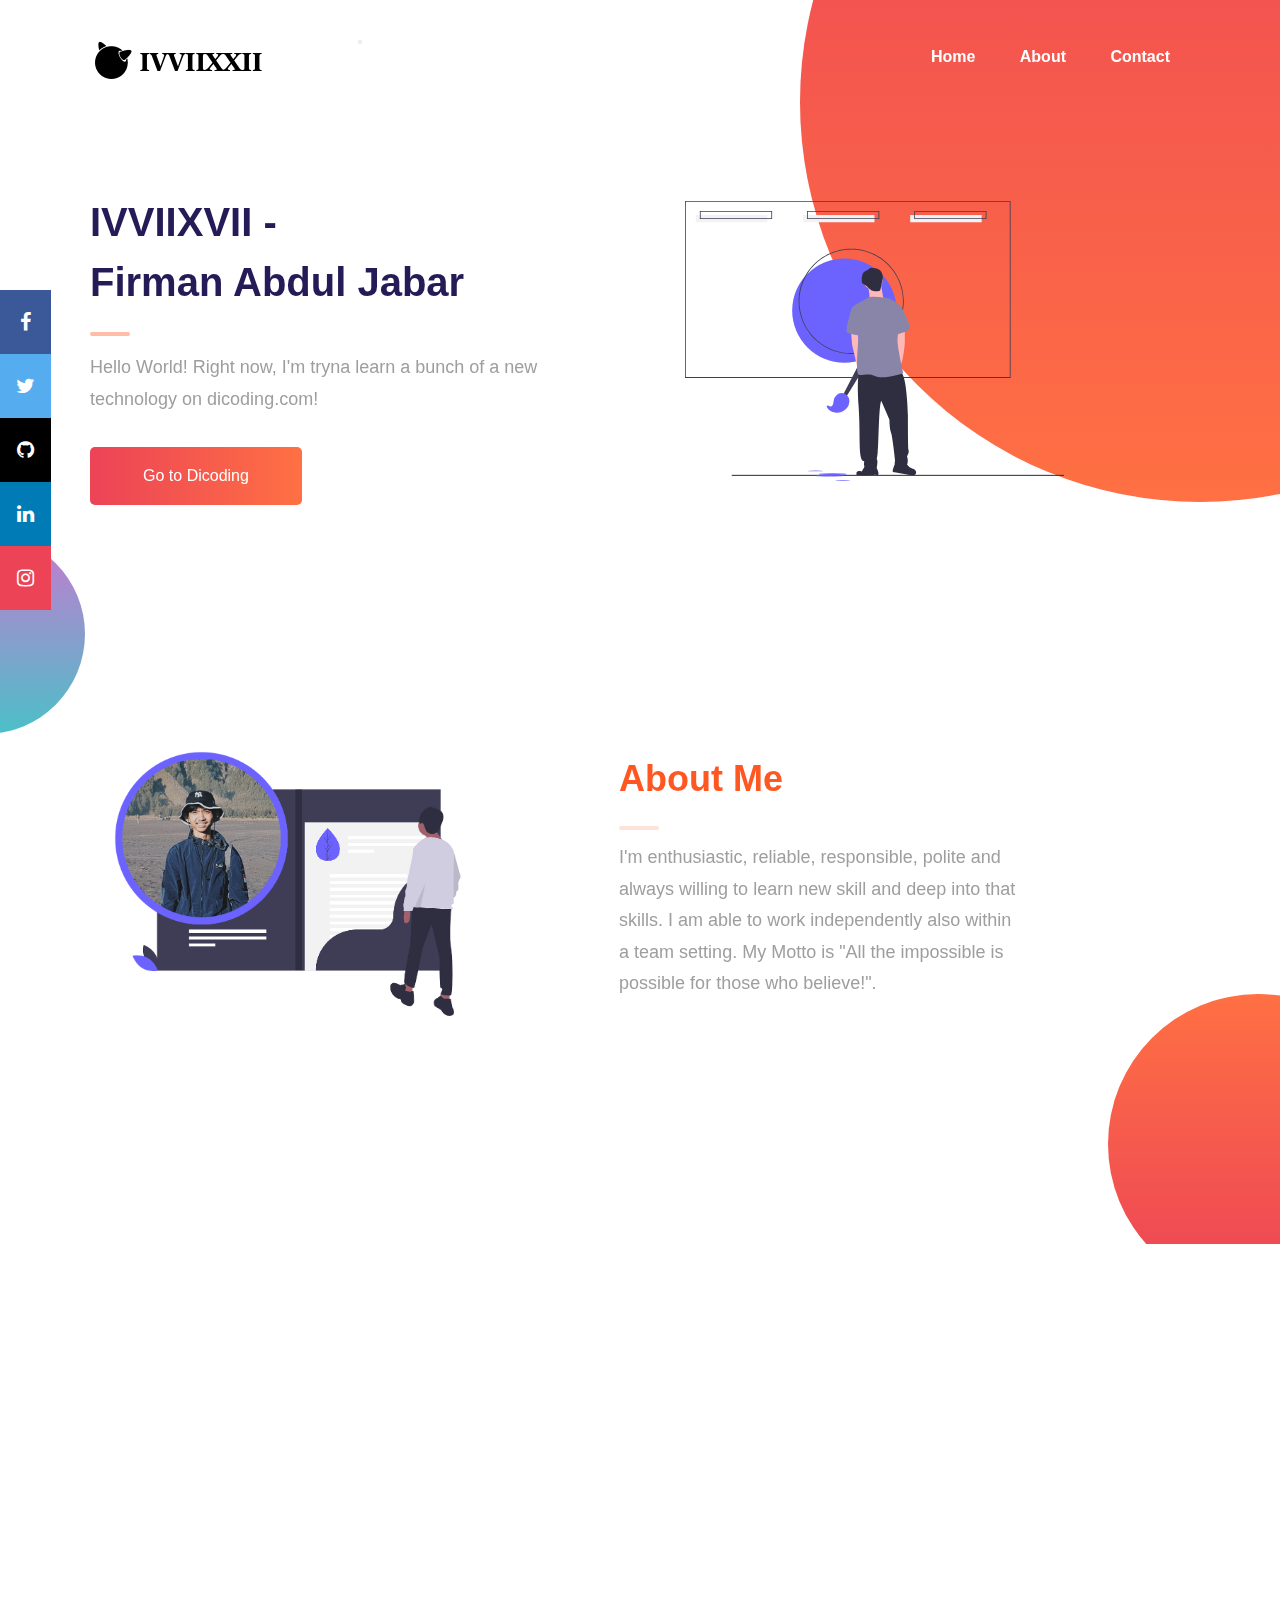
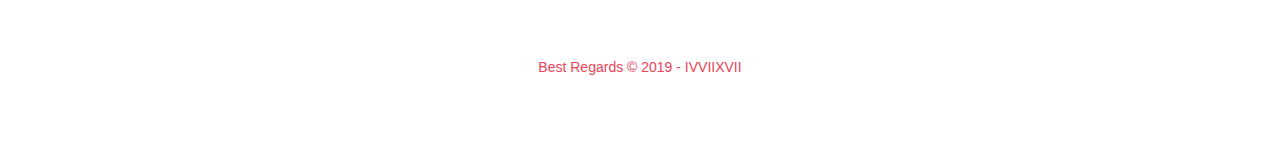
==== index.html @ ce32004c "s" ====
<!DOCTYPE html>
<html lang="en">

<head>
  <meta charset="UTF-8">
  <meta name="viewport" content="width=device-width, initial-scale=1.0">
  <meta http-equiv="X-UA-Compatible" content="ie=edge">
  <title>IVVIIXVII - Firman Abdul Jabar</title>
  <!-- icons, css & js -->
  <!--<link rel="manifest" href="/manifest.json"> -->
  <link rel="stylesheet" type="text/css" href="/css/styles.css">
  <link rel="stylesheet" href="https://cdnjs.cloudflare.com/ajax/libs/font-awesome/4.7.0/css/font-awesome.min.css">
  <link rel="stylesheet" href="https://unpkg.com/aos@next/dist/aos.css" />
  <link rel="shortcut icon" type="image/png" href="/img/icon-512x512.png" />
  <!-- ios support -->
  <link rel="apple-touch-icon" href="/img/icon-96x96.png">
  <meta name="apple-mobile-web-app-status-bar" content="#b2dfdb">
  <meta name="theme-color" content="#b2dfdb">
</head>

<body>
  <header id="header">
    <div class="wrapper">
      <a href="#">
        <img src="img/logo.png"/>
      </a>
      
      <button onclick="showMenu()" id="submenu">
        <span></span>
        <span></span>
        <span></span>
      </button>

      <!-- Menu Link -->
      <ul class="menu-right">
        <li><a href="index.html">
          Home
        </a></li>
        <li><a href="#about">
          About
        </a></li>
        <li><a href="contact.html">
          Contact
        </a></li>
      </ul>
    </div>
  </header>

  <!-- Intro Page Start -->
  <section id="intro">
    <div class="top-right-gradient"></div>
    <div class="wrapper">
      <div class="intro-left">
        <h1>IVVIIXVII - <br>Firman Abdul Jabar</h1>
        <p>Hello World! Right now, I'm tryna learn a bunch of a new technology on dicoding.com!</p>
        <a href="https://dicoding.com" class="intro-cta" target="_blank">Go to Dicoding</a>
      </div>
      <div class="intro-right">
        <img src="img/poster.svg" alt="poster" />
      </div>
    </div>

    <div class="bottom-left-gradient"></div>

    <div class="icon-bar">
      <a href="https://facebook.com/firmanabduljabar" target="_blank" class="facebook"><i class="fa fa-facebook"></i></a> 
      <a href="https://twitter.com/firmanjabar" target="_blank" class="twitter"><i class="fa fa-twitter"></i></a> 
      <a href="https://github.com/firmanjabar" target="_blank" class="github"><i class="fa fa-github"></i></a> 
      <a href="https://linkedin.com/in/firmanabduljabar" target="_blank" class="linkedin"><i class="fa fa-linkedin"></i></a>
      <a href="https://instagram.com/firmanjabar" target="_blank" class="instagram"><i class="fa fa-instagram"></i></a> 
    </div>
  </section>

  <section id="about" data-aos="fade-left">
    <div class="wrapper">
      <div class="about-left">
        <img src="img/about.png" alt="about"/>
      </div>
      
      <div class="about-right">
        <h1>About Me</h1>
        <p>I'm enthusiastic, reliable, responsible, polite and always willing to learn new skill and deep into that skills. I am able to work independently also within a team setting. My Motto is "All the impossible is possible for those who believe!". <br><br><br></p>
      </div>
    </div>

    <div class="top-right-gradient"></div>
  </section>

  <!-- Page Banner -->
  <div class="page-banner" data-aos="fade-right">
    <h1>IVVIIXVII - Firman Abdul Jabar</h1>
    <h3>Kecamatan Mande, Cianjur - Jawa Barat.</h3>
    <a href="https://drive.google.com/file/d/1lDnr48NbXxURP_XGPt_y6c6h0Cz6Ezwv/view?usp=sharing" target="_blank">Download My CV</a>
  </div>

<!-- Footer -->
<footer>
  <div class="wrapper">
    <div class="footer-center">
      <p class="footer-name">Best Regards &copy; 2019 - IVVIIXVII</p>
    </div>
  </div>
</footer>

<script src="https://unpkg.com/aos@next/dist/aos.js"></script>
<script>
  AOS.init({
    offset: 120,
    duration: 700,
  });

  function showMenu() {
    // event.preventDefault();

    let element = document.getElementById('header');

    if(element.classList.contains('active')){
      element.className = "";
    }else{
      element.className = "active";
    }
  }
</script>
</body>
</html>
---- css/styles.css ----
body,html{
	font-family: Roboto, sans-serif;
	font-size: 16px;
	line-height: 1.6;
	color: #9e9e9e;
	overflow-x: hidden;
}

*{
	margin: 0;
	padding: 0;
	outline: 0 !important;
	text-decoration: none !important;
	list-style-type: none !important;
}

/*logo and nav*/
header{
	position: absolute;
	z-index: 999;
	width: 100%;
	padding: 1.5em 0;
}

.wrapper{
	width: 100%;
	max-width: 1100px;
	margin: 0 auto;
}

header img {
	float: left;
	width: 200px;
	margin-left: -12px;
	padding: 13px 80px 10px 0;
}

header ul.menu-right{
	float: right;
}

header ul.menu-right li{
	display: inline-block;
	padding: 20px;
}

header ul.menu-right li a{
	color: #ffffff;
	font-weight: bold;
	transition: ease-in 0.2s;
}

header ul.menu-right li a:hover{
	color: #000;
}

/* Intro Page */
#intro{
	position: relative;
	overflow: hidden;
	min-height: 600px;
	padding-top: 9em;
}

#intro .contact{
	padding: 0 500px 0 130px;
}

#intro .intro-left{
	display: inline-block;
	width: 100%;
	max-width: 495px;
	padding: 3em 0;
}

#intro .intro-left h1{
	font-size: 2.5em;
	color: #241b57;
	line-height: 1.5em;
	position: relative;
	margin-bottom: 1em;
}

#intro .intro-left h1::after{
	bottom: -24px;
	left: 0;
	width: 40px;
	height: 4px;
	content: '';
	border-radius: 5px;
	background: #ff5722;
	opacity: 0.4;
	position: absolute;
}

#intro .intro-left p{
	font-size: 1.125em;
	line-height: 1.75em;
}

#intro .intro-left a.intro-cta{
	font-weight: 500;
	display: block;
	width: 100%;
	max-width: 180px;
	margin-top: 2em;
	text-align: center;
	color: #ffffff;
	border-radius: 5px;
	background: linear-gradient(to right, #ec4357, #ff7043);
	padding: 1em;
}

#intro .intro-right{
	position: relative;
	display: inline-block;
	margin-left: 6em;
}

#intro .intro-right img{
	max-width: 500px;
	height: 280px;
}

#intro .top-right-gradient{
	position: absolute;
	top: -40%;
	right: -25%;
	width: 800px;
	height: 800px;
	border-radius: 50%;
	background: linear-gradient(#ec4357, #ff7043);
}

#intro .bottom-left-gradient{
	position: absolute;
	bottom: 10px;
	z-index: -999;
	left: -9%;
	width: 200px;
	height: 200px;
	border-radius: 50%;
	background: linear-gradient(#c779d0, #4bc0c8);
}

#about{
	position: relative;
	overflow: hidden;
	min-height: 500px;
	z-index: -999;
}

#about .about-left{
	display: inline-block;
}

#about .about-left img{
	padding-bottom: 0.5em;
	max-width: 500px;
	height: 300px;
}

#about .about-right{
	display: inline-block;
	width: 100%;
	max-width: 400px;
	margin-left: 7em;
}

#about .about-right h1{
	font-size: 2.25em;
	line-height: 1.5em;
	position: relative;
	margin-bottom: 1em;
	color: #ff5722;
}

#about .about-right h1::after{
	position: absolute;
	bottom: -24px;
	left: 0;
	width: 40px;
	height: 4px;
	content: '';
	border-radius: 5px;
	background: #ff7043;
	opacity: 0.2; 
}

#about .about-right p{
	font-size: 1.125em;
	line-height: 1.75em;
}

#about .top-right-gradient{
	position: absolute;
	z-index: -999;
	top: 50%;
	right: -10%;
	width: 300px;
	height: 300px;
	border-radius: 50%;
	background: linear-gradient(#ff7043, #ec4357);
}

.page-banner{
	background: url("../img/banner.jpg") no-repeat;
	background-size: cover;
	padding: 100px;
	text-align: center;
}

.page-banner h1{
	font-size: 2.8em;
	color: #fff;
}

.page-banner h3{
	color: #fff;
	margin-bottom: 35px;
}

.page-banner a{
	color: #fff;
	font-weight: 200;
	max-width: 200px;
	margin: 3em 0;
	padding: 1em 3em;
	text-align: center;
	border-radius: 3px;
	background: linear-gradient(to right, #ec4357, #ff7043);
}

footer{
	background-color: #fff;
	width: 100%;
	text-align: center;
	padding: 50px 0;
}

footer .footer-center{
	display: inline-block;
	vertical-align: middle;
	width: 100%;
}

footer .footer-name{
	color: #ec4357;
	font-size: 14px;
	font-weight: normal;
	margin-bottom: 30px;
}

.icon-bar a:hover {
  background-color: #000;
}

.facebook {
  background: #3B5998;
  color: white;
}

.twitter {
  background: #55ACEE;
  color: white;
}

.github {
  background: #000;
  color: white;
}

.linkedin {
  background: #007bb5;
  color: white;
}

.instagram {
  background: #ec4357;
  color: white;
}

.icon-bar {
  position: fixed;
  top: 50%;
  -webkit-transform: translateY(-50%);
  -ms-transform: translateY(-50%);
  transform: translateY(-50%);
}

.icon-bar a {
  display: block;
  text-align: center;
  padding: 16px;
  transition: all 0.3s ease;
  color: white;
  font-size: 20px;
}

input[type=text], select, textarea {
  width: 100%;
  padding: 12px;   
  border: 1px solid #ccc;
  border-radius: 4px;
  box-sizing: border-box;
  margin-top: 6px;
  margin-bottom: 16px; 
  resize: vertical;
}

input[type=submit] {
  background: linear-gradient(to right, #ec4357, #ff7043);
  color: white;
  padding: 12px 20px;
  border: none;
  border-radius: 4px;
  cursor: pointer;
}

/*Responsive*/
@media (min-width: 320px) and (max-width: 768px){
	header{
		padding: 0 !important;
		background: #fff;
	}

	header ul.menu-right li a{
		color: #000;
	}

	header.active{
		box-shadow: 0 1px 5px 1px rgba(0,0,0,0.2);
	}

	header.fixed {
		padding: 0 0;
	}

	header button{
		position: absolute;
		top: 12px;
		right: 25px;
		display: block;
		width: 30px;
		height: 40px;
		padding-top: 6px;
		border: none;
		background: #fff;
	}

	header button span{
		position: relative;
		top: 0;
		display: block;
		width: 100%;
		height: 2px;
		margin-bottom: 5px;
		transition: all .2s ease;
		border-radius: 15px;
		background: #0d2366;
	}

	header button span:nth-child(2){
		right: 0;
		width: 80%;
		opacity: 1;
	}

	header button span:nth-child(3){
		width: 60%;
	}

	header.active button span:nth-child(1){
		top: 8px;
		left: -4px;
		-ms-transform: rotate(38deg);
		transform: rotateZ(38deg);
	}

	header.active button span:nth-child(2){
		right: -100%;
		opacity: 0;
	}

	header.active button span:nth-child(3){
		top: -6px;
		left: -4px;
		width: 100%;
		-ms-transform: rotate(-38deg);
		transform: rotateZ(-38deg);
	}

	header ul.menu-right{
		display: none;
	}

	header img{
		margin-left: 10px !important;
	}

	header.active ul.menu-right{
		display: block;
		float: none;
		clear: both;
	}

	header.active ul.menu-right li{
		display: block !important;
		padding: 10px 20px;
	}

	/*Intro Responsive*/
	#intro{
		max-height: 300px !important;
		text-align: center;
		display: flex;
		height: 100%;
		flex-direction: column;
		justify-content: space-around;
		padding-top: 60px !important;
		padding: 10px;
	}

	#intro .bottom-left-gradient{
		position: absolute;
		left: -18%;
		width: 200px;
		height: 200px;
		border-radius: 50%;
		background: linear-gradient(#c779d0, #4bc0c8);
	}

	#intro .top-right-gradient{
		display: absolute;
		z-index: -999;
		top: 14%;
		right: -14%;
		width: 100px;
		height: 100px;
		border-radius: 50%;
	}

	#intro .intro-right img{
		width: 300px;
	}

	#intro h1{
		font-size: 24px !important;
	}

	#intro h1::after{
		margin-left: 180px;
		margin-bottom: 10px;
	}

	#intro .intro-left a.intro-cta{
		display: inline-block;
	}

	#about{
		text-align: center !important;
		padding: 1em 0.5em;
		margin-left: -115px;
		display: flex;
		height: 100%;
		flex-direction: column;
		justify-content: space-around;
	}

	#about .top-right-gradient{
		display: absolute;
		z-index: -999;
		top: 65%;
		right: -14%;
		width: 300px;
		height: 300px;
		border-radius: 50%;
	}

	#about .about-left img{
		display: none;
	}

	#about .about-right{
		display: inline-block !important;
	}

	#about .about-right h1{
		font-size: 24px !important;
	}

	#about .about-right h1::after{
		margin-left: 180px;
		margin-bottom: 10px;
	}

	#about .about-right p{
		font-size: 16px !important;
		color: grey;
		padding: 10px;
	}

	.page-banner{
		padding: 100px 50px;
		text-align: center;
		background-position: center;
	}

	.page-banner h1{
		font-size: 28px !important;
		font-weight: 700;
	}

	.page-banner h3{
		font-size: 16px !important;
		margin-top: 10px;
	}

	.icon-bar{
		top: 97%;
  		left: 18%;
	}

	.icon-bar a{
		display: inline-block;
	}

	#intro .contact{
		padding-top: 400px;
		margin: 0 -500px 20px -130px;
		text-align: left;
	}
}
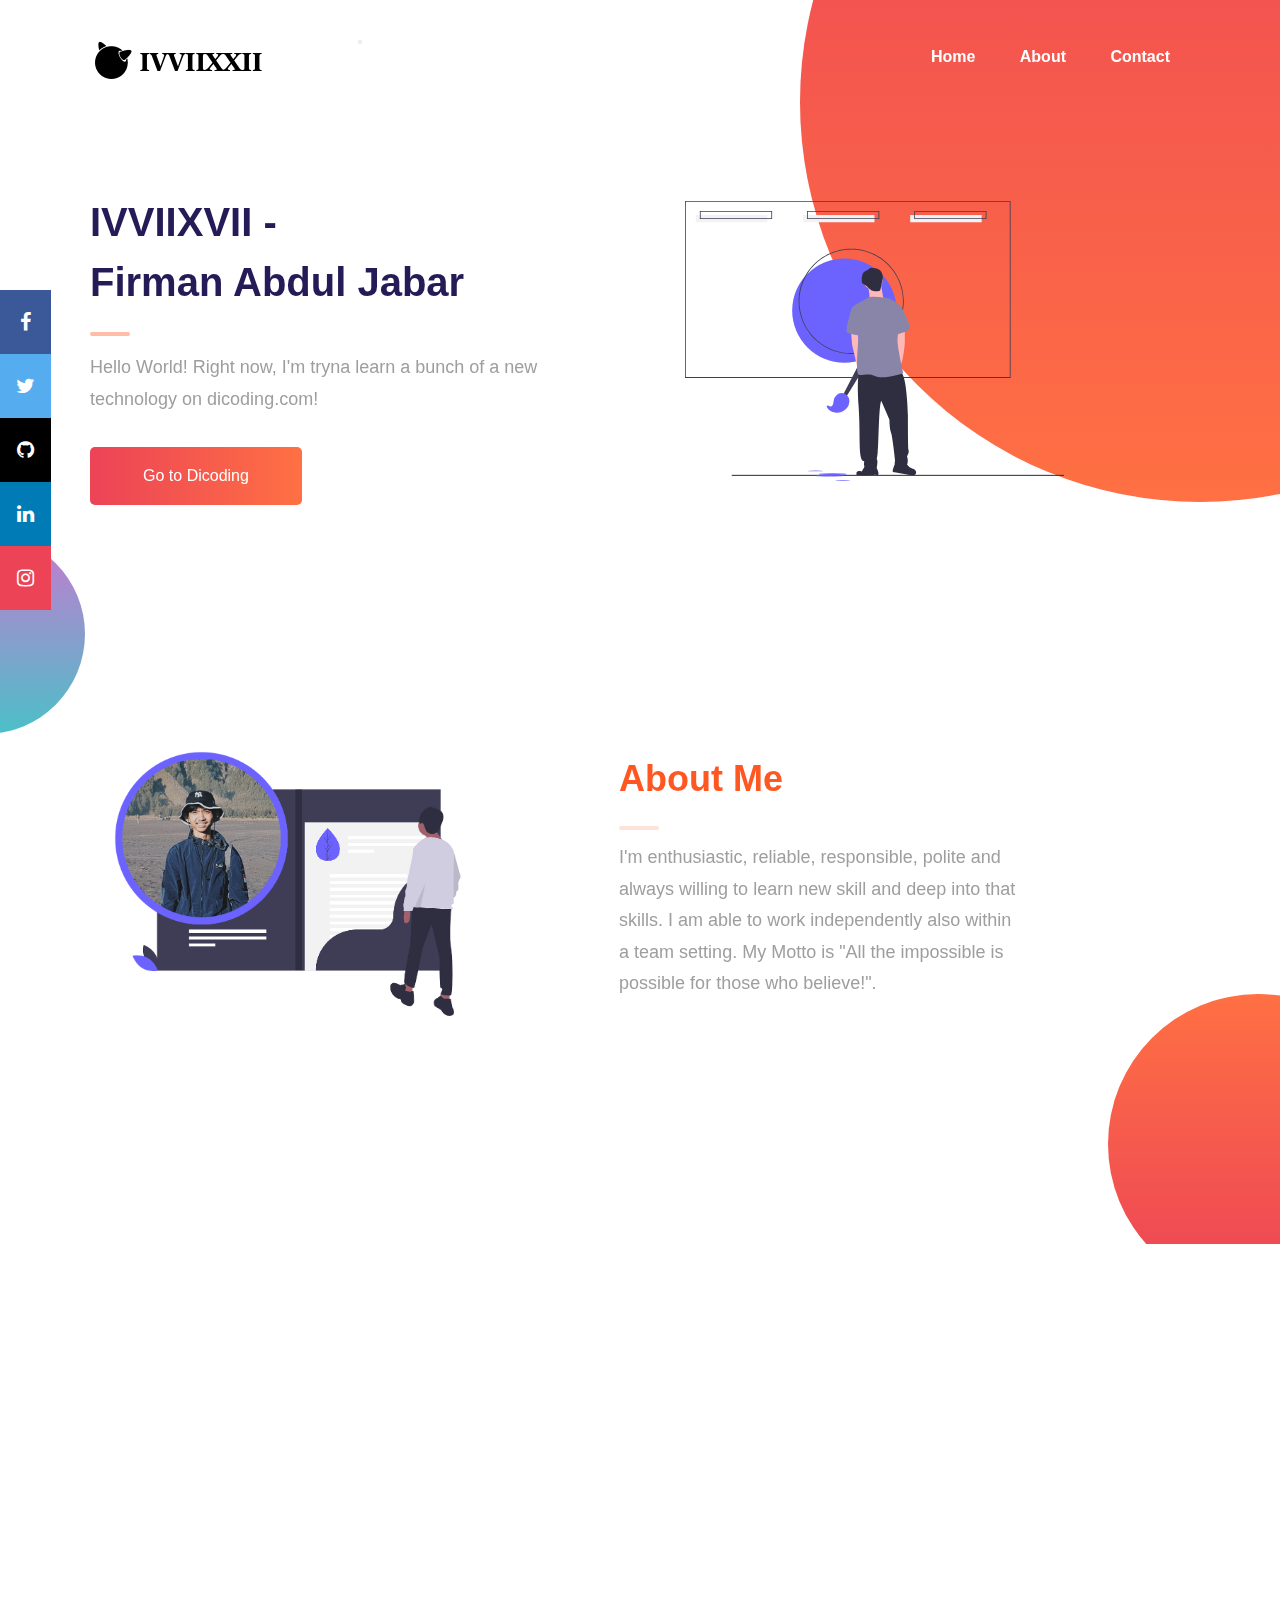
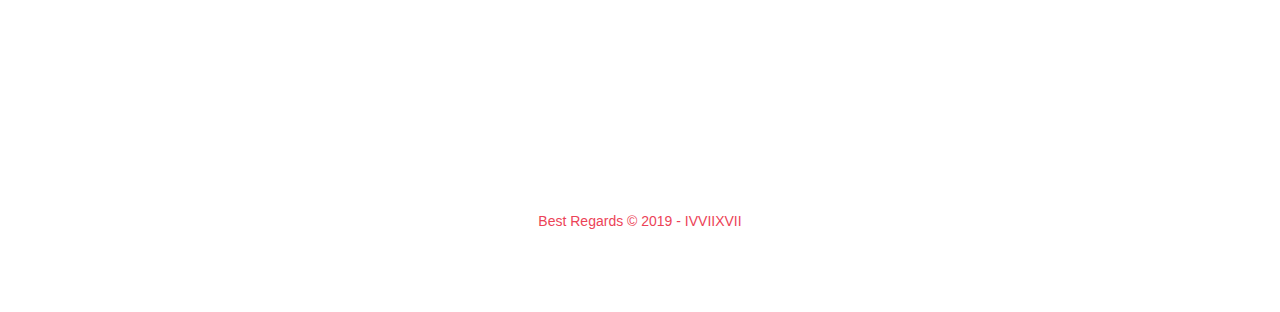
==== commit 026b9e1d: "s" ====
--- a/index.html
+++ b/index.html
@@ -86,6 +86,8 @@
     <div class="top-right-gradient"></div>
   </section>
 
+  <br><br><br><br><br><br>
+
   <!-- Page Banner -->
   <div class="page-banner" data-aos="fade-right">
     <h1>IVVIIXVII - Firman Abdul Jabar</h1>
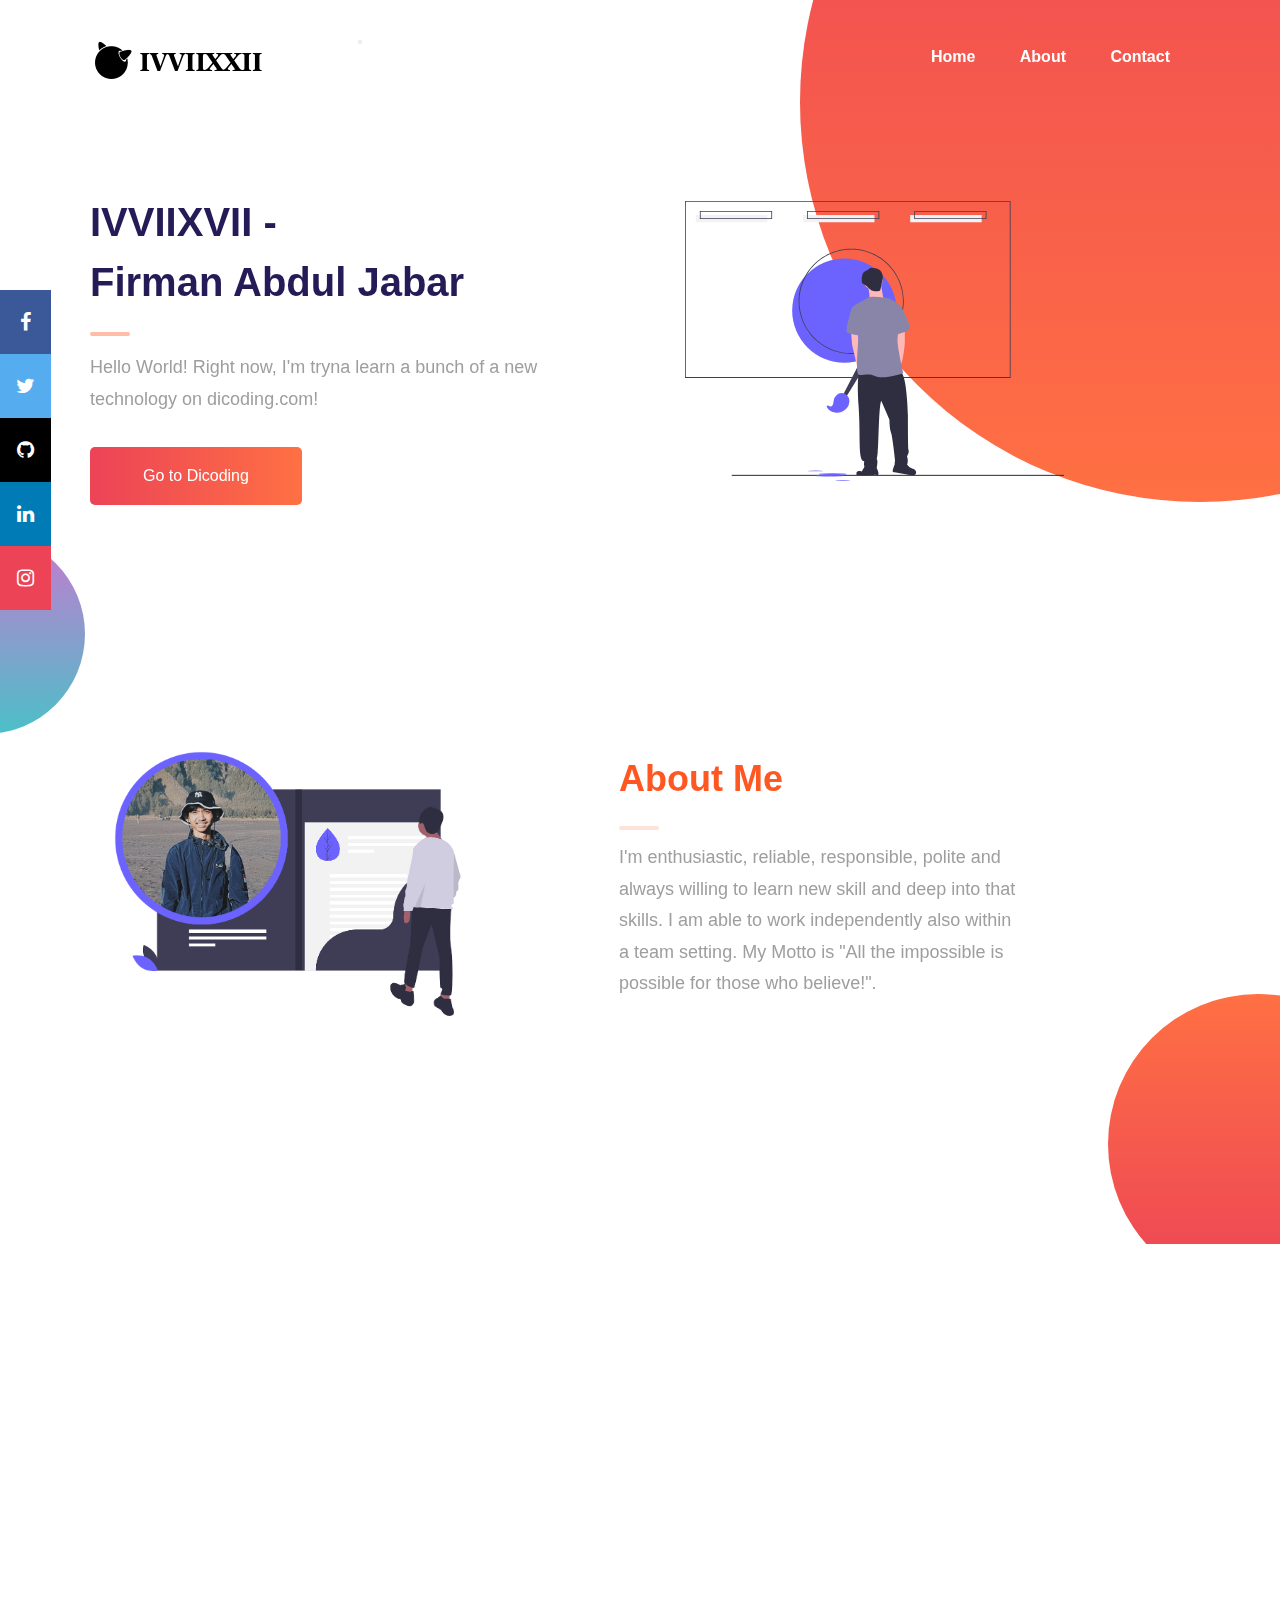
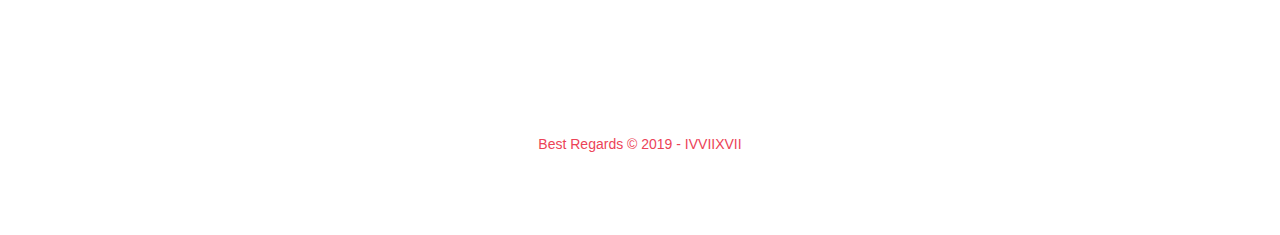
==== commit 0d039045: "s" ====
--- a/index.html
+++ b/index.html
@@ -86,7 +86,7 @@
     <div class="top-right-gradient"></div>
   </section>
 
-  <br><br><br><br><br><br>
+  <br><br><br>
 
   <!-- Page Banner -->
   <div class="page-banner" data-aos="fade-right">
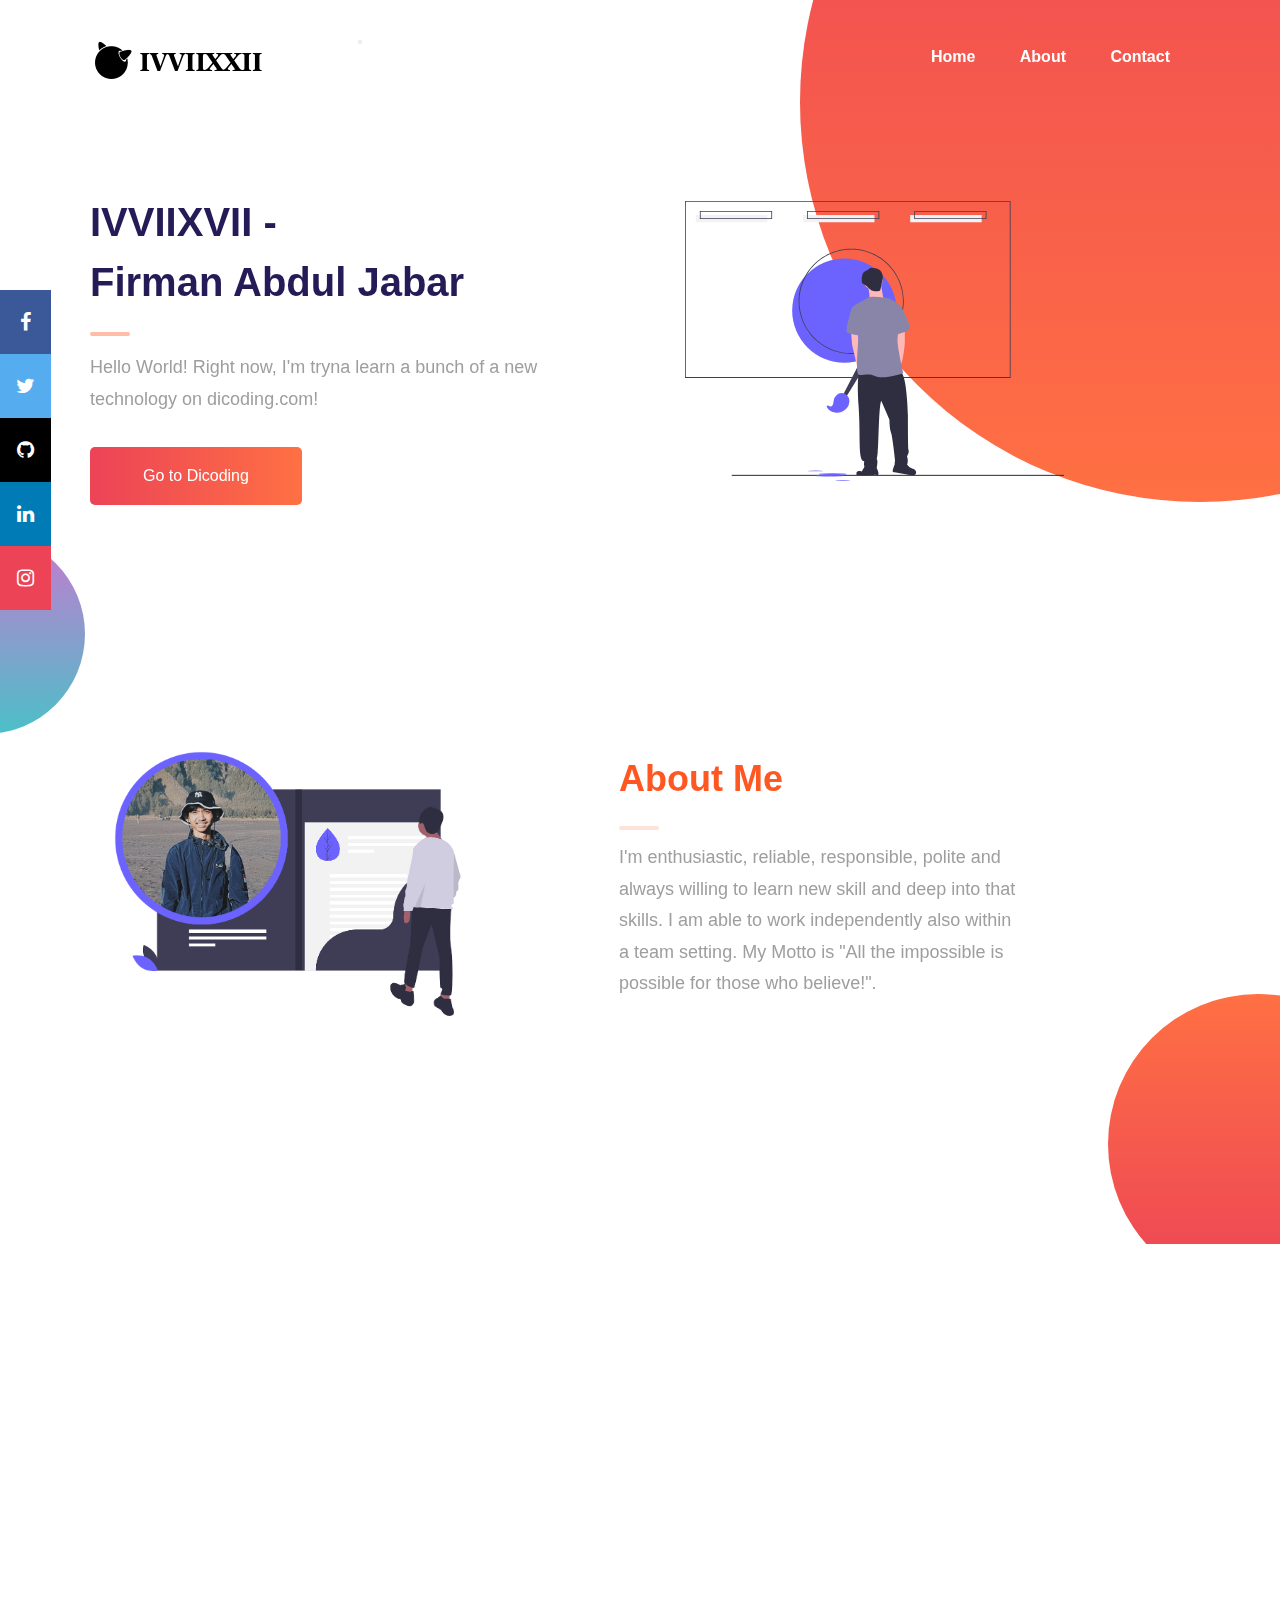
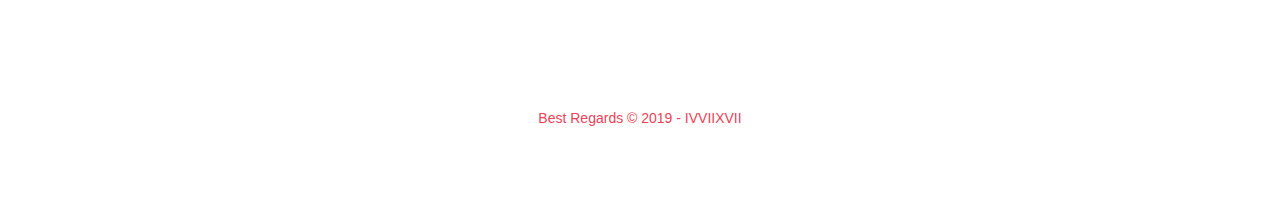
==== commit 54976dc5: "s" ====
--- a/index.html
+++ b/index.html
@@ -86,7 +86,7 @@
     <div class="top-right-gradient"></div>
   </section>
 
-  <br><br><br>
+  <br><br>
 
   <!-- Page Banner -->
   <div class="page-banner" data-aos="fade-right">
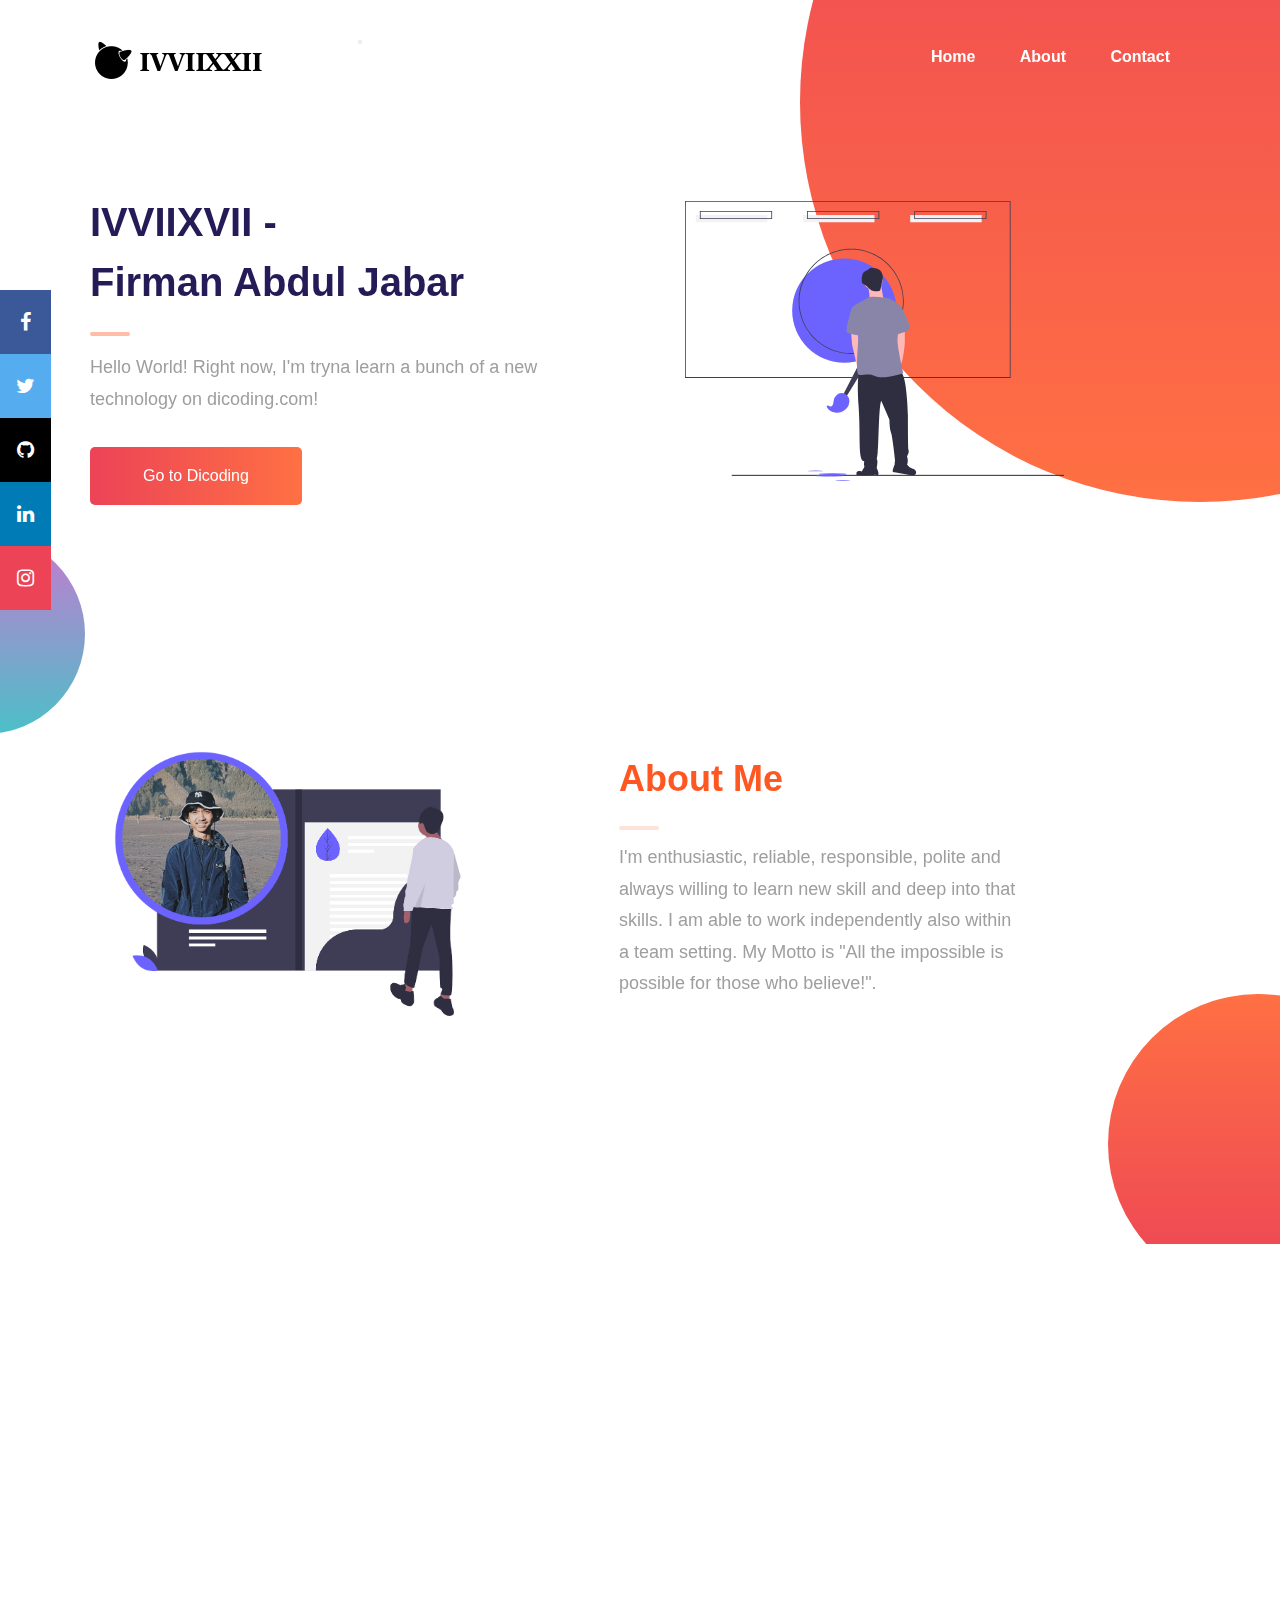
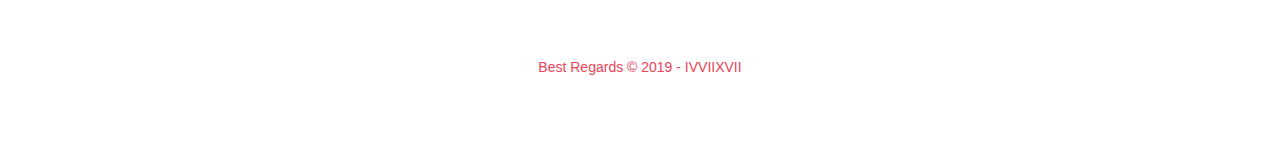
==== commit 0b69751d: "s" ====
--- a/index.html
+++ b/index.html
@@ -82,11 +82,9 @@
         <p>I'm enthusiastic, reliable, responsible, polite and always willing to learn new skill and deep into that skills. I am able to work independently also within a team setting. My Motto is "All the impossible is possible for those who believe!". <br><br><br></p>
       </div>
     </div>
-
+    <br>
     <div class="top-right-gradient"></div>
   </section>
-
-  <br><br>
 
   <!-- Page Banner -->
   <div class="page-banner" data-aos="fade-right">
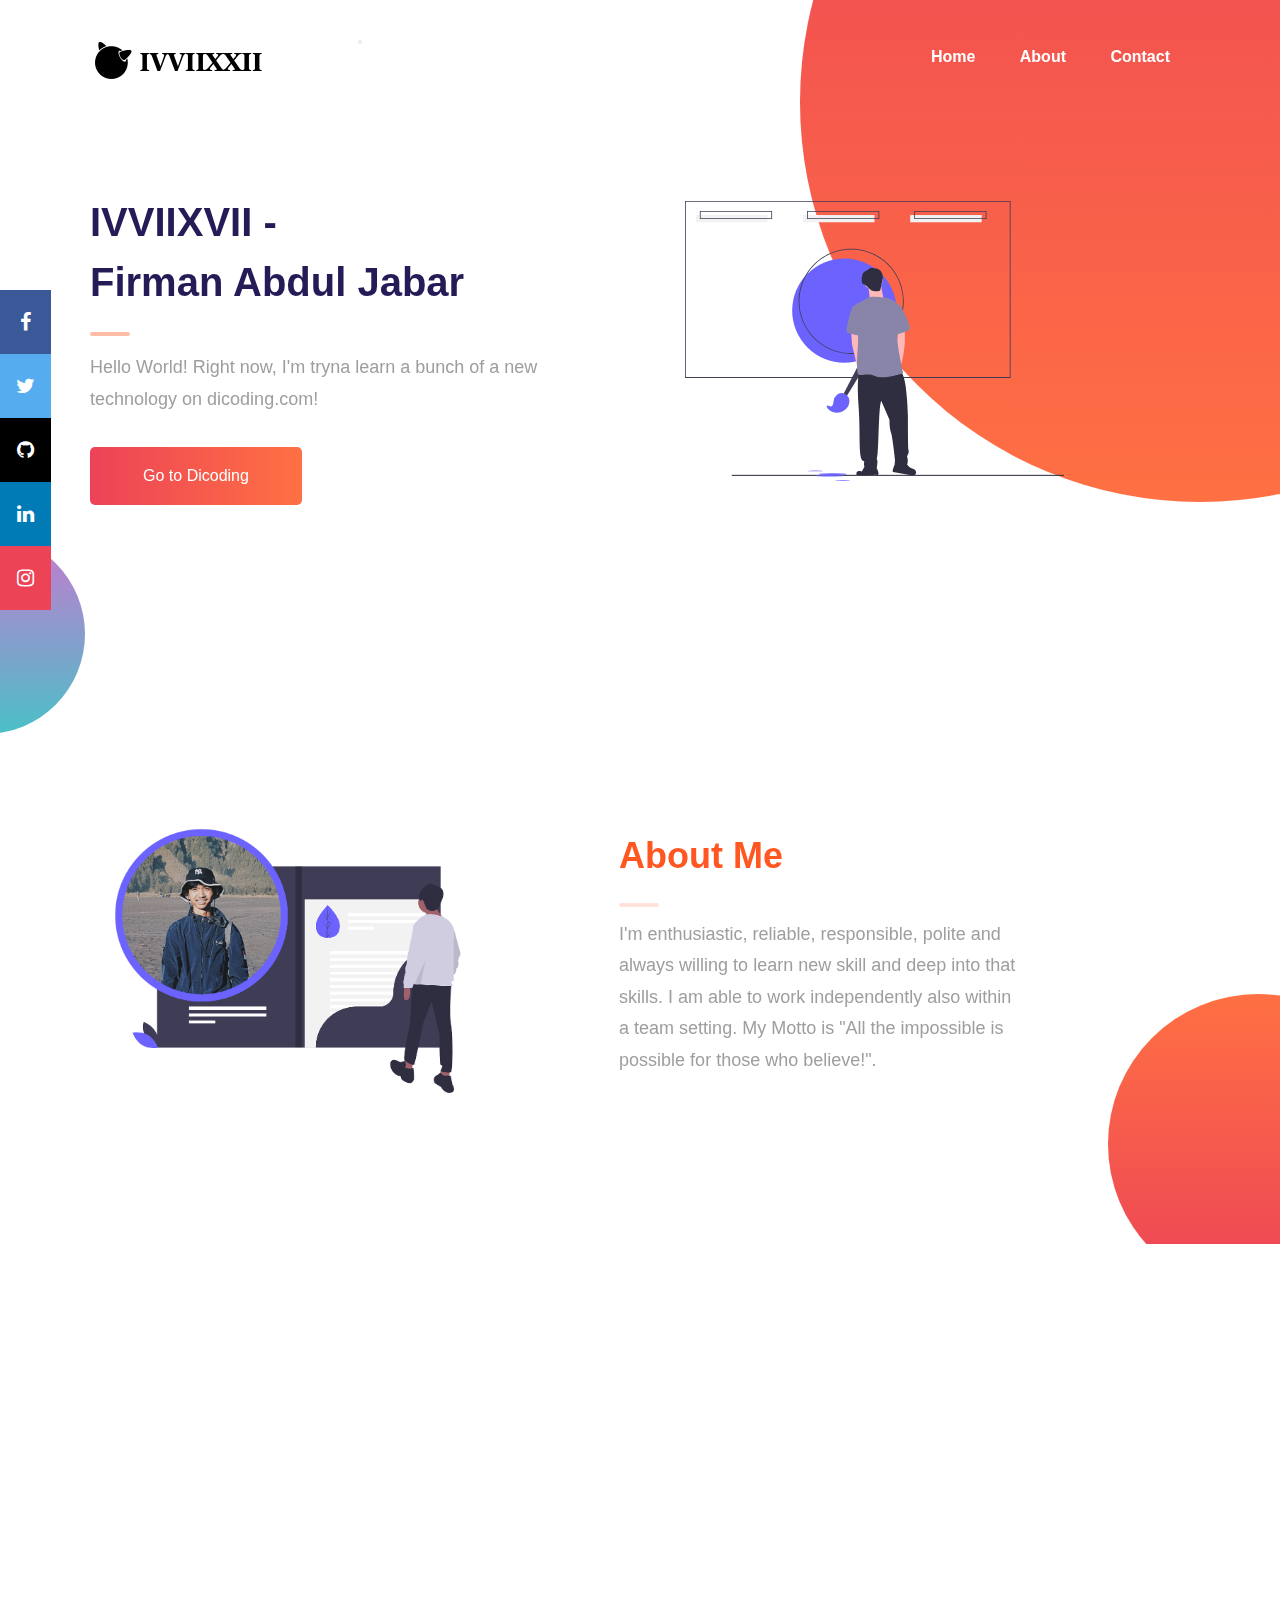
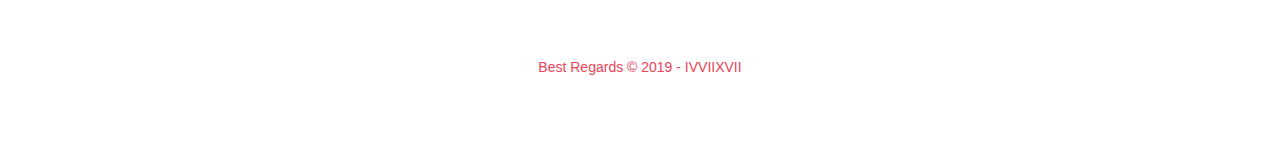
==== commit 1e60e6e9: "s" ====
--- a/index.html
+++ b/index.html
@@ -8,10 +8,10 @@
   <title>IVVIIXVII - Firman Abdul Jabar</title>
   <!-- icons, css & js -->
   <!--<link rel="manifest" href="/manifest.json"> -->
-  <link rel="stylesheet" type="text/css" href="/css/styles.css">
+  <link rel="stylesheet" type="text/css" href="css/styles.css">
   <link rel="stylesheet" href="https://cdnjs.cloudflare.com/ajax/libs/font-awesome/4.7.0/css/font-awesome.min.css">
   <link rel="stylesheet" href="https://unpkg.com/aos@next/dist/aos.css" />
-  <link rel="shortcut icon" type="image/png" href="/img/icon-512x512.png" />
+  <link rel="shortcut icon" type="image/png" href="img/icon-512x512.png" />
   <!-- ios support -->
   <link rel="apple-touch-icon" href="/img/icon-96x96.png">
   <meta name="apple-mobile-web-app-status-bar" content="#b2dfdb">
@@ -72,6 +72,7 @@
   </section>
 
   <section id="about" data-aos="fade-left">
+    <br><br><br>
     <div class="wrapper">
       <div class="about-left">
         <img src="img/about.png" alt="about"/>
@@ -82,16 +83,17 @@
         <p>I'm enthusiastic, reliable, responsible, polite and always willing to learn new skill and deep into that skills. I am able to work independently also within a team setting. My Motto is "All the impossible is possible for those who believe!". <br><br><br></p>
       </div>
     </div>
-    <br>
     <div class="top-right-gradient"></div>
+  <br><br><br>
   </section>
-
   <!-- Page Banner -->
-  <div class="page-banner" data-aos="fade-right">
-    <h1>IVVIIXVII - Firman Abdul Jabar</h1>
-    <h3>Kecamatan Mande, Cianjur - Jawa Barat.</h3>
-    <a href="https://drive.google.com/file/d/1lDnr48NbXxURP_XGPt_y6c6h0Cz6Ezwv/view?usp=sharing" target="_blank">Download My CV</a>
-  </div>
+  <section>
+    <div class="page-banner" data-aos="fade-right">
+      <h1>IVVIIXVII - Firman Abdul Jabar</h1>
+      <h3>Kecamatan Mande, Cianjur - Jawa Barat.</h3>
+      <a href="https://drive.google.com/file/d/1lDnr48NbXxURP_XGPt_y6c6h0Cz6Ezwv/view?usp=sharing" target="_blank">Download My CV</a>
+    </div>
+  </section>
 
 <!-- Footer -->
 <footer>
